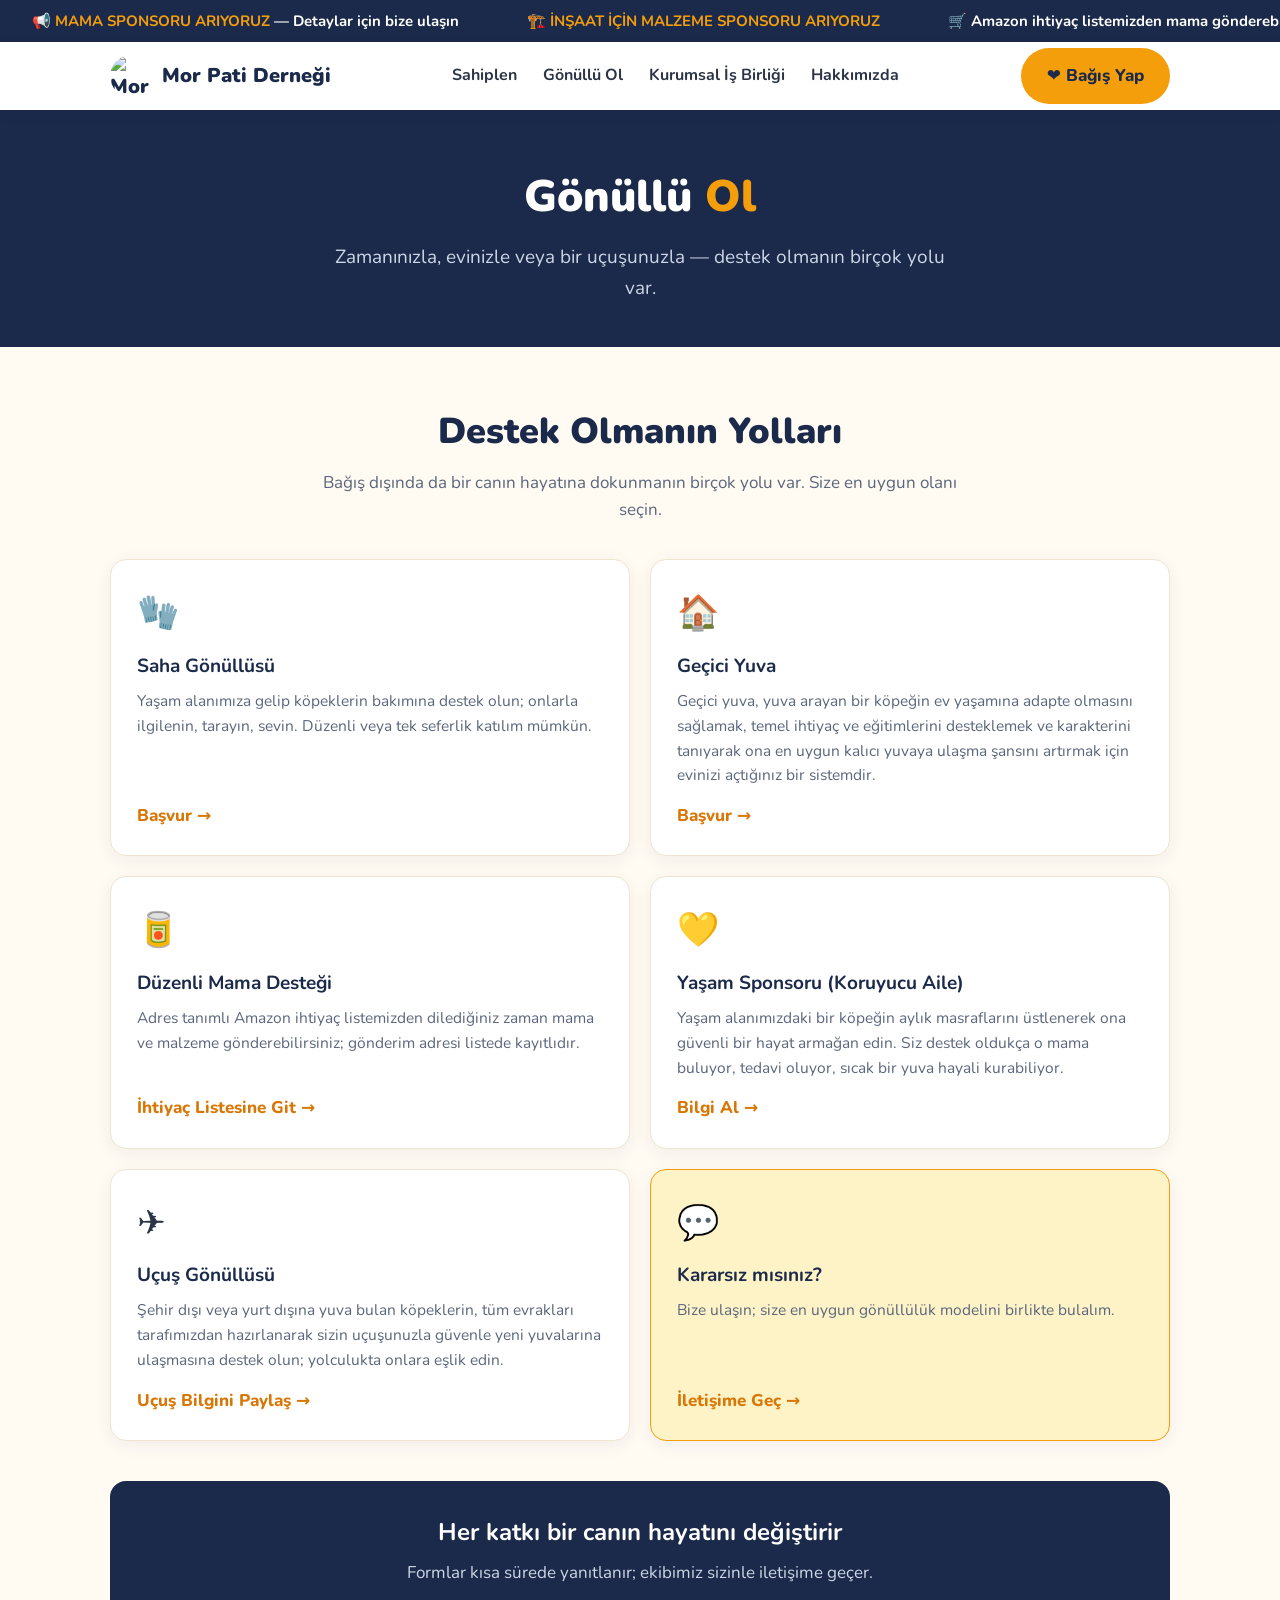
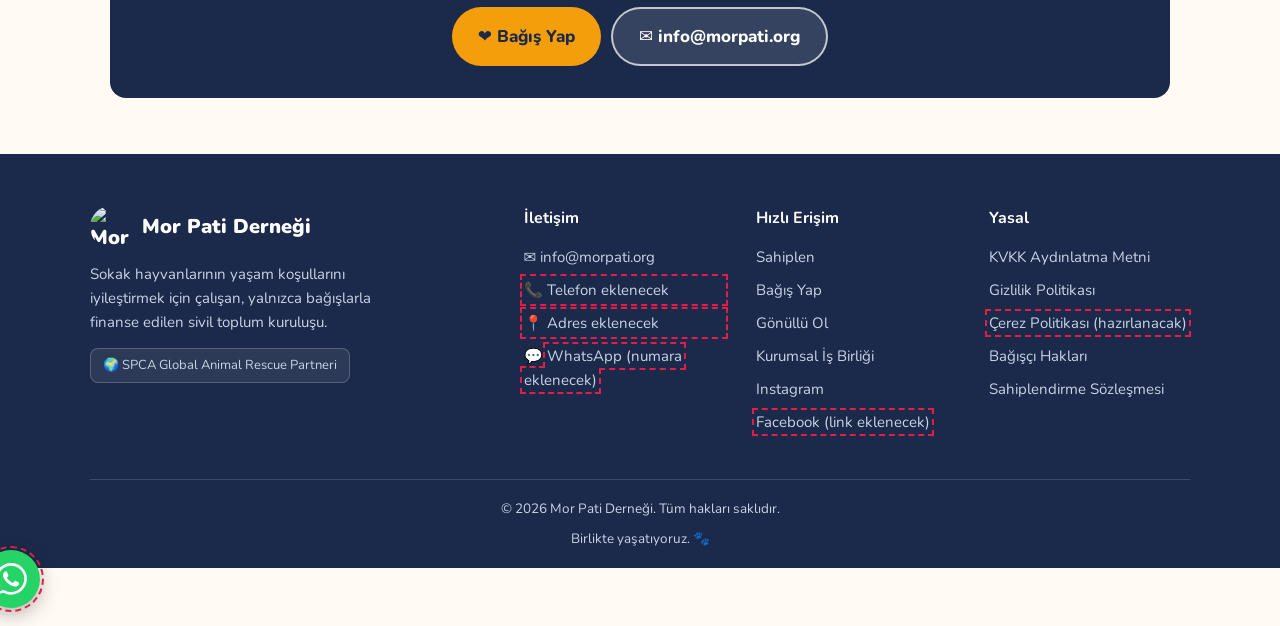
==== gonullu.html @ 4d8dad8a "update" ====
<!DOCTYPE html>
<html lang="tr">
<head>
<meta charset="UTF-8">
<meta name="viewport" content="width=device-width, initial-scale=1.0">
<title>Gönüllü Ol — Mor Pati Derneği</title>
<meta name="description" content="Mor Pati Derneği gönüllülük modelleri: saha gönüllüsü, geçici yuva, mama desteği, koruyucu aile, uçuş gönüllüsü.">
<link rel="preconnect" href="https://fonts.googleapis.com">
<link href="https://fonts.googleapis.com/css2?family=Nunito:wght@400;600;700;800;900&display=swap" rel="stylesheet">
<link rel="stylesheet" href="style.css">
</head>
<body>
<!-- DUYURU ALANI: kolay güncellenir, sadece span içeriğini değiştirin -->
<div class="announce" role="status">
  <div class="track">
    <span>📢 <b>MAMA SPONSORU ARIYORUZ</b> — Detaylar için bize ulaşın</span>
    <span>🏗️ <b>İNŞAAT İÇİN MALZEME SPONSORU ARIYORUZ</b></span>
    <span>🛒 Amazon ihtiyaç listemizden mama gönderebilirsiniz</span>
    <span>📢 <b>MAMA SPONSORU ARIYORUZ</b> — Detaylar için bize ulaşın</span>
    <span>🏗️ <b>İNŞAAT İÇİN MALZEME SPONSORU ARIYORUZ</b></span>
    <span>🛒 Amazon ihtiyaç listemizden mama gönderebilirsiniz</span>
  </div>
</div>

<header>
  <div class="container nav">
    <a class="logo" href="index.html">
      <img src="https://morpati.org/wp-content/uploads/2024/09/profiil-MOR-PATI-512x512-1.png" alt="Mor Pati Derneği logosu">
      Mor Pati Derneği
    </a>
    <nav class="nav-links" aria-label="Ana menü">
      <a href="sahiplendirme.html">Sahiplen</a>
      <a href="gonullu.html">Gönüllü Ol</a>
      <a href="kurumsal.html">Kurumsal İş Birliği</a>
      <a href="hakkimizda.html">Hakkımızda</a>
    </nav>
    <a href="index.html#bagis" class="btn btn-amber nav-cta">❤️ Bağış Yap</a>
    <button class="hamburger" aria-label="Menüyü aç" onclick="document.getElementById('mm').classList.toggle('open')">☰</button>
  </div>
  <nav class="mobile-menu" id="mm" aria-label="Mobil menü">
    <a href="sahiplendirme.html">🐾 Sahiplen</a>
    <a href="index.html#bagis">❤️ Bağış Yap</a>
    <a href="gonullu.html">🙌 Gönüllü Ol</a>
    <a href="kurumsal.html">🤝 Kurumsal İş Birliği</a>
    <a href="hakkimizda.html">Hakkımızda</a>
  </nav>
</header>
<section class="page-hero"><div class="container"><h1>Gönüllü <em>Ol</em></h1><p>Zamanınızla, evinizle veya bir uçuşunuzla — destek olmanın birçok yolu var.</p></div></section>

<section>
  <div class="container">
    <h2 class="section-title">Destek Olmanın Yolları</h2>
    <p class="section-sub">Bağış dışında da bir canın hayatına dokunmanın birçok yolu var. Size en uygun olanı seçin.</p>
    <div class="cards">
      <div class="card"><div class="emoji">🧤</div><h3>Saha Gönüllüsü</h3><p>Yaşam alanımıza gelip köpeklerin bakımına destek olun; onlarla ilgilenin, tarayın, sevin. Düzenli veya tek seferlik katılım mümkün.</p><a href="https://morpati.org/iletisim-talep-formu/">Başvur →</a></div>
      <div class="card"><div class="emoji">🏠</div><h3>Geçici Yuva</h3><p>Geçici yuva, yuva arayan bir köpeğin ev yaşamına adapte olmasını sağlamak, temel ihtiyaç ve eğitimlerini desteklemek ve karakterini tanıyarak ona en uygun kalıcı yuvaya ulaşma şansını artırmak için evinizi açtığınız bir sistemdir.</p><a href="https://morpati.org/gecici-yuva-basvuru-formu/">Başvur →</a></div>
      <div class="card"><div class="emoji">🥫</div><h3>Düzenli Mama Desteği</h3><p>Adres tanımlı Amazon ihtiyaç listemizden dilediğiniz zaman mama ve malzeme gönderebilirsiniz; gönderim adresi listede kayıtlıdır.</p><a href="https://www.amazon.com.tr/hz/wishlist/ls/2SGFNKUHRULYB?ref_=wl_share" target="_blank" rel="noopener">İhtiyaç Listesine Git →</a></div>
      <div class="card"><div class="emoji">💛</div><h3>Yaşam Sponsoru (Koruyucu Aile)</h3><p>Yaşam alanımızdaki bir köpeğin aylık masraflarını üstlenerek ona güvenli bir hayat armağan edin. Siz destek oldukça o mama buluyor, tedavi oluyor, sıcak bir yuva hayali kurabiliyor.</p><a href="https://morpati.org/koruyucu-aile-yasam-sponsoru-bilgi-formu/">Bilgi Al →</a></div>
      <div class="card"><div class="emoji">✈️</div><h3>Uçuş Gönüllüsü</h3><p>Şehir dışı veya yurt dışına yuva bulan köpeklerin, tüm evrakları tarafımızdan hazırlanarak sizin uçuşunuzla güvenle yeni yuvalarına ulaşmasına destek olun; yolculukta onlara eşlik edin.</p><a href="https://morpati.org/ucus-bilgi-formu/">Uçuş Bilgini Paylaş →</a></div>
      <div class="card" style="background:var(--amber-light);border-color:var(--amber)"><div class="emoji">💬</div><h3>Kararsız mısınız?</h3><p>Bize ulaşın; size en uygun gönüllülük modelini birlikte bulalım.</p><a href="https://morpati.org/iletisim-talep-formu/">İletişime Geç →</a></div>
    </div>
    <div class="cta-band">
      <h3>Her katkı bir canın hayatını değiştirir</h3>
      <p>Formlar kısa sürede yanıtlanır; ekibimiz sizinle iletişime geçer.</p>
      <div class="btns">
        <a href="index.html#bagis" class="btn btn-amber">❤️ Bağış Yap</a>
        <a href="mailto:info@morpati.org" class="btn btn-outline">✉️ info@morpati.org</a>
      </div>
    </div>
  </div>
</section>
<!-- FOOTER -->
<footer>
  <div class="container footer-grid">
    <div>
      <div class="logo" style="color:#fff;margin-bottom:14px">
        <img src="https://morpati.org/wp-content/uploads/2024/09/profiil-MOR-PATI-512x512-1.png" alt="Mor Pati Derneği logosu">
        Mor Pati Derneği
      </div>
      <p style="max-width:320px">Sokak hayvanlarının yaşam koşullarını iyileştirmek için çalışan, yalnızca bağışlarla finanse edilen sivil toplum kuruluşu.</p>
      <p style="margin-top:14px"><span class="badge">🌍 SPCA Global Animal Rescue Partneri</span></p>
    </div>
    <div>
      <h4>İletişim</h4>
      <ul>
        <li>✉️ <a href="mailto:info@morpati.org">info@morpati.org</a></li>
        <li class="placeholder">📞 Telefon eklenecek</li>
        <li class="placeholder">📍 Adres eklenecek</li>
        <li>💬 <a class="placeholder" href="#">WhatsApp (numara eklenecek)</a></li>
      </ul>
    </div>
    <div>
      <h4>Hızlı Erişim</h4>
      <ul>
        <li><a href="sahiplendirme.html">Sahiplen</a></li>
        <li><a href="index.html#bagis">Bağış Yap</a></li>
        <li><a href="gonullu.html">Gönüllü Ol</a></li>
        <li><a href="kurumsal.html">Kurumsal İş Birliği</a></li>
        <li><a href="https://www.instagram.com/morpatidernegi" target="_blank" rel="noopener">Instagram</a></li>
        <li><a class="placeholder" href="#">Facebook (link eklenecek)</a></li>
      </ul>
    </div>
    <div>
      <h4>Yasal</h4>
      <ul>
        <li><a href="https://morpati.org/kvkk-aydinlatma-metni/">KVKK Aydınlatma Metni</a></li>
        <li><a href="https://morpati.org/gizlilik-politikasi/">Gizlilik Politikası</a></li>
        <li><a class="placeholder" href="#">Çerez Politikası (hazırlanacak)</a></li>
        <li><a href="https://morpati.org/bagisci-haklari-beyannamesi/">Bağışçı Hakları</a></li>
        <li><a href="https://morpati.org/sahiplendirme-sozlesmesi/">Sahiplendirme Sözleşmesi</a></li>
      </ul>
    </div>
  </div>
  <div class="footer-bottom container">
    <span>© 2026 Mor Pati Derneği. Tüm hakları saklıdır.</span>
    <span>Birlikte yaşatıyoruz. 🐾</span>
  </div>
</footer>

<!-- WHATSAPP BUTONU: href'e wa.me/90XXXXXXXXXX ekleyin -->
<a class="wa-float placeholder" href="#" aria-label="WhatsApp ile iletişime geç" title="WhatsApp numarası eklenecek">
  <svg viewBox="0 0 24 24"><path d="M17.472 14.382c-.297-.149-1.758-.867-2.03-.967-.273-.099-.471-.148-.67.15-.197.297-.767.966-.94 1.164-.173.199-.347.223-.644.075-.297-.15-1.255-.463-2.39-1.475-.883-.788-1.48-1.761-1.653-2.059-.173-.297-.018-.458.13-.606.134-.133.298-.347.446-.52.149-.174.198-.298.298-.497.099-.198.05-.371-.025-.52-.075-.149-.669-1.612-.916-2.207-.242-.579-.487-.5-.669-.51-.173-.008-.371-.01-.57-.01-.198 0-.52.074-.792.372-.272.297-1.04 1.016-1.04 2.479 0 1.462 1.065 2.875 1.213 3.074.149.198 2.096 3.2 5.077 4.487.709.306 1.262.489 1.694.625.712.227 1.36.195 1.871.118.571-.085 1.758-.719 2.006-1.413.248-.694.248-1.289.173-1.413-.074-.124-.272-.198-.57-.347m-5.421 7.403h-.004a9.87 9.87 0 01-5.031-1.378l-.361-.214-3.741.982.998-3.648-.235-.374a9.86 9.86 0 01-1.51-5.26c.001-5.45 4.436-9.884 9.888-9.884 2.64 0 5.122 1.03 6.988 2.898a9.825 9.825 0 012.893 6.994c-.003 5.45-4.437 9.884-9.885 9.884m8.413-18.297A11.815 11.815 0 0012.05 0C5.495 0 .16 5.335.157 11.892c0 2.096.547 4.142 1.588 5.945L.057 24l6.305-1.654a11.882 11.882 0 005.683 1.448h.005c6.554 0 11.89-5.335 11.893-11.893a11.821 11.821 0 00-3.48-8.413z"/></svg>
</a>

<script>
document.querySelectorAll('#mm a').forEach(function(a){a.addEventListener('click',function(){document.getElementById('mm').classList.remove('open')})});
</script>
</body>
</html>
---- style.css ----
:root{
  --navy:#1b2a4a;
  --navy-2:#24365c;
  --amber:#f59e0b;
  --amber-dark:#d97706;
  --amber-light:#fef3c7;
  --cream:#fffbf3;
  --white:#ffffff;
  --text:#2b3446;
  --muted:#5b667c;
  --line:#eee4d0;
  --green:#25d366;
  --radius:16px;
}
*{margin:0;padding:0;box-sizing:border-box}
html{scroll-behavior:smooth}
body{font-family:'Nunito',system-ui,sans-serif;color:var(--text);background:var(--cream);font-size:17px;line-height:1.6}
img{max-width:100%;display:block}
a{color:inherit;text-decoration:none}
.container{max-width:1100px;margin:0 auto;padding:0 20px}
.btn{display:inline-flex;align-items:center;justify-content:center;gap:8px;font-weight:800;border-radius:999px;padding:14px 26px;font-size:17px;border:none;cursor:pointer;transition:.2s;text-align:center}
.btn-amber{background:var(--amber);color:var(--navy)}
.btn-amber:hover{background:var(--amber-dark);color:#fff}
.btn-navy{background:var(--navy);color:#fff}
.btn-navy:hover{background:var(--navy-2)}
.btn-outline{background:rgba(255,255,255,.12);color:#fff;border:2px solid rgba(255,255,255,.7)}
.btn-outline:hover{background:#fff;color:var(--navy)}
section{padding:56px 0}
.section-title{font-size:clamp(26px,4vw,36px);font-weight:900;color:var(--navy);text-align:center;margin-bottom:8px}
.section-sub{text-align:center;color:var(--muted);max-width:640px;margin:0 auto 36px}

/* Duyuru bandı */
.announce{background:var(--navy);color:#fff;font-weight:700;font-size:15px;overflow:hidden;white-space:nowrap;padding:9px 0}
.announce .track{display:inline-block;animation:marquee 22s linear infinite}
.announce span{margin:0 32px}
.announce b{color:var(--amber)}
@keyframes marquee{from{transform:translateX(0)}to{transform:translateX(-50%)}}

/* Header */
header{background:var(--white);position:sticky;top:0;z-index:50;box-shadow:0 2px 12px rgba(27,42,74,.08)}
.nav{display:flex;align-items:center;justify-content:space-between;height:68px}
.logo{display:flex;align-items:center;gap:10px;font-weight:900;font-size:20px;color:var(--navy)}
.logo img{width:42px;height:42px;border-radius:50%}
.nav-links{display:none;gap:26px;font-weight:700;font-size:16px}
.nav-links a:hover{color:var(--amber-dark)}
.nav-cta{display:none}
.hamburger{background:none;border:none;font-size:26px;color:var(--navy);cursor:pointer}
.mobile-menu{display:none;flex-direction:column;background:var(--white);padding:12px 20px 20px;gap:14px;font-weight:700;border-top:1px solid var(--line)}
.mobile-menu.open{display:flex}
@media(min-width:900px){
  .nav-links{display:flex}.nav-cta{display:inline-flex}.hamburger{display:none}
}

/* Hero */
.hero{position:relative;color:#fff;padding:0}
.hero-bg{position:absolute;inset:0;background:url('https://morpati.org/wp-content/uploads/2024/08/mbr-1920x1280-1.webp') center/cover no-repeat}
.hero-bg::after{content:"";position:absolute;inset:0;background:linear-gradient(180deg,rgba(27,42,74,.78) 0%,rgba(27,42,74,.62) 60%,rgba(27,42,74,.85) 100%)}
.hero-inner{position:relative;padding:84px 0 72px;text-align:center}
.hero h1{font-size:clamp(34px,6vw,56px);font-weight:900;line-height:1.15;margin-bottom:14px}
.hero h1 em{color:var(--amber);font-style:normal}
.hero p{font-size:clamp(17px,2.5vw,21px);max-width:620px;margin:0 auto 30px;opacity:.95}
.hero-actions{display:flex;flex-direction:column;gap:12px;max-width:340px;margin:0 auto}
@media(min-width:700px){.hero-actions{flex-direction:row;max-width:none;justify-content:center}}
.hero-actions .btn{font-size:18px;padding:16px 30px}

/* Etki sayaçları */
.impact{background:var(--white);border-top:1px solid var(--line);border-bottom:1px solid var(--line)}
.impact-grid{display:grid;grid-template-columns:repeat(2,1fr);gap:24px;text-align:center}
@media(min-width:800px){.impact-grid{grid-template-columns:repeat(4,1fr)}}
.impact-num{font-size:clamp(34px,5vw,48px);font-weight:900;color:var(--amber-dark)}
.impact-label{font-weight:700;color:var(--navy)}

/* Bağış */
.donate{background:var(--navy);color:#fff}
.donate .section-title{color:#fff}
.donate .section-sub{color:#cdd6e6}
.iban-card{background:var(--white);color:var(--text);border-radius:var(--radius);padding:28px;max-width:640px;margin:0 auto;box-shadow:0 12px 40px rgba(0,0,0,.25)}
.iban-card h3{color:var(--navy);font-size:20px;margin-bottom:14px;display:flex;align-items:center;gap:8px}
.iban-row{background:var(--amber-light);border:2px dashed var(--amber);border-radius:12px;padding:16px;display:flex;flex-direction:column;gap:12px;margin:14px 0}
@media(min-width:600px){.iban-row{flex-direction:row;align-items:center;justify-content:space-between}}
.iban-number{font-size:clamp(17px,2.6vw,21px);font-weight:900;letter-spacing:.5px;color:var(--navy);word-break:break-all}
.copy-btn{background:var(--navy);color:#fff;border:none;border-radius:999px;padding:13px 24px;font-size:16px;font-weight:800;cursor:pointer;font-family:inherit;white-space:nowrap}
.copy-btn:hover{background:var(--navy-2)}
.copy-btn.copied{background:#16a34a}
.iban-meta{font-size:15px;color:var(--muted);line-height:1.8}
.iban-meta b{color:var(--text)}
.donate-alt{display:flex;flex-direction:column;gap:12px;max-width:640px;margin:24px auto 0}
@media(min-width:600px){.donate-alt{flex-direction:row}}
.donate-alt a{flex:1;background:rgba(255,255,255,.1);border:1px solid rgba(255,255,255,.3);border-radius:12px;padding:16px;text-align:center;font-weight:800;transition:.2s}
.donate-alt a:hover{background:rgba(255,255,255,.2)}
.donate-alt small{display:block;font-weight:600;opacity:.8;margin-top:4px}

/* Kart ızgaraları */
.cards{display:grid;gap:20px;grid-template-columns:1fr}
@media(min-width:640px){.cards{grid-template-columns:repeat(2,1fr)}}
@media(min-width:980px){.cards.c3{grid-template-columns:repeat(3,1fr)}.cards.c5{grid-template-columns:repeat(5,1fr)}}
.card{background:var(--white);border:1px solid var(--line);border-radius:var(--radius);padding:26px;box-shadow:0 4px 18px rgba(27,42,74,.06);display:flex;flex-direction:column}
.card .emoji{font-size:34px;margin-bottom:10px}
.card h3{color:var(--navy);font-size:19px;margin-bottom:8px}
.card p{color:var(--muted);font-size:15.5px;flex:1}
.card a{margin-top:14px;font-weight:800;color:var(--amber-dark)}
.card a:hover{text-decoration:underline}

/* Kurumsal */
.corp{background:linear-gradient(135deg,#fff7e6,#fffbf3)}
.corp-box{background:var(--navy);color:#fff;border-radius:var(--radius);padding:32px;margin-top:32px;display:flex;flex-direction:column;gap:18px;align-items:flex-start}
@media(min-width:800px){.corp-box{flex-direction:row;align-items:center;justify-content:space-between}}
.corp-box h3{font-size:22px}
.corp-box .btns{display:flex;gap:10px;flex-wrap:wrap}

/* Instagram */
.insta{background:var(--white);border-top:1px solid var(--line)}
.insta-grid{display:grid;grid-template-columns:repeat(2,1fr);gap:10px;max-width:760px;margin:0 auto 24px}
@media(min-width:640px){.insta-grid{grid-template-columns:repeat(4,1fr)}}
.insta-grid img{aspect-ratio:1;object-fit:cover;border-radius:12px;width:100%}
.insta-center{text-align:center}

/* Footer */
footer{background:var(--navy);color:#c9d3e5;font-size:15px}
.footer-grid{display:grid;gap:32px;padding:52px 0 36px;grid-template-columns:1fr}
@media(min-width:800px){.footer-grid{grid-template-columns:2fr 1fr 1fr 1fr}}
footer h4{color:#fff;font-size:16px;margin-bottom:14px}
footer li{list-style:none;margin-bottom:9px}
footer a:hover{color:var(--amber)}
.footer-bottom{border-top:1px solid rgba(255,255,255,.15);padding:18px 0;display:flex;flex-direction:column;gap:8px;align-items:center;font-size:13.5px;text-align:center}
.badge{display:inline-block;background:rgba(255,255,255,.08);border:1px solid rgba(255,255,255,.2);border-radius:8px;padding:6px 12px;font-size:13px}

/* Mobil: kartları kompaktlaştır */
@media(max-width:639px){
  section{padding:40px 0}
  .section-sub{margin-bottom:24px}
  .cards{gap:12px}
  .card{padding:16px 18px;border-radius:12px}
  .card .emoji{display:inline-block;font-size:22px;margin:0 10px 0 0;vertical-align:-3px}
  .card h3{display:inline;font-size:17px}
  .card p{margin-top:8px;font-size:14.5px;line-height:1.5}
  .card a{margin-top:8px;font-size:15px}
}

/* WhatsApp float */
.wa-float{position:fixed;right:18px;bottom:18px;z-index:60;background:var(--green);width:58px;height:58px;border-radius:50%;display:flex;align-items:center;justify-content:center;box-shadow:0 6px 20px rgba(0,0,0,.3)}
.wa-float svg{width:32px;height:32px;fill:#fff}
.placeholder{outline:2px dashed #e11d48;outline-offset:2px;position:relative}

/* ==== İç sayfa stilleri ==== */
.page-hero{background:var(--navy);color:#fff;text-align:center;padding:52px 0 44px}
.page-hero h1{font-size:clamp(30px,5vw,44px);font-weight:900}
.page-hero h1 em{color:var(--amber);font-style:normal}
.page-hero p{max-width:640px;margin:10px auto 0;color:#cdd6e6;font-size:clamp(16px,2.2vw,19px)}
.prose{max-width:760px;margin:0 auto;font-size:17px}
.prose p{margin-bottom:16px}
.prose h2{color:var(--navy);font-size:24px;margin:34px 0 12px}
.two-col{display:grid;gap:16px;grid-template-columns:1fr}
@media(min-width:700px){.two-col{grid-template-columns:1fr 1fr}}
.two-col img{border-radius:var(--radius);border:1px solid var(--line);width:100%}
.faq{max-width:760px;margin:0 auto}
.faq details{background:var(--white);border:1px solid var(--line);border-radius:12px;margin-bottom:10px;padding:0 18px}
.faq summary{cursor:pointer;font-weight:800;color:var(--navy);padding:16px 0;list-style:none;display:flex;justify-content:space-between;align-items:center;gap:12px}
.faq summary::-webkit-details-marker{display:none}
.faq summary::after{content:"+";font-size:22px;color:var(--amber-dark);font-weight:900;flex-shrink:0}
.faq details[open] summary::after{content:"–"}
.faq details p{padding:0 0 16px;color:var(--muted)}
.cta-band{background:var(--navy);color:#fff;border-radius:var(--radius);padding:32px;text-align:center;margin-top:40px}
.cta-band h3{font-size:24px;margin-bottom:8px}
.cta-band p{color:#cdd6e6;margin-bottom:20px}
.cta-band .btns{display:flex;gap:10px;flex-wrap:wrap;justify-content:center}
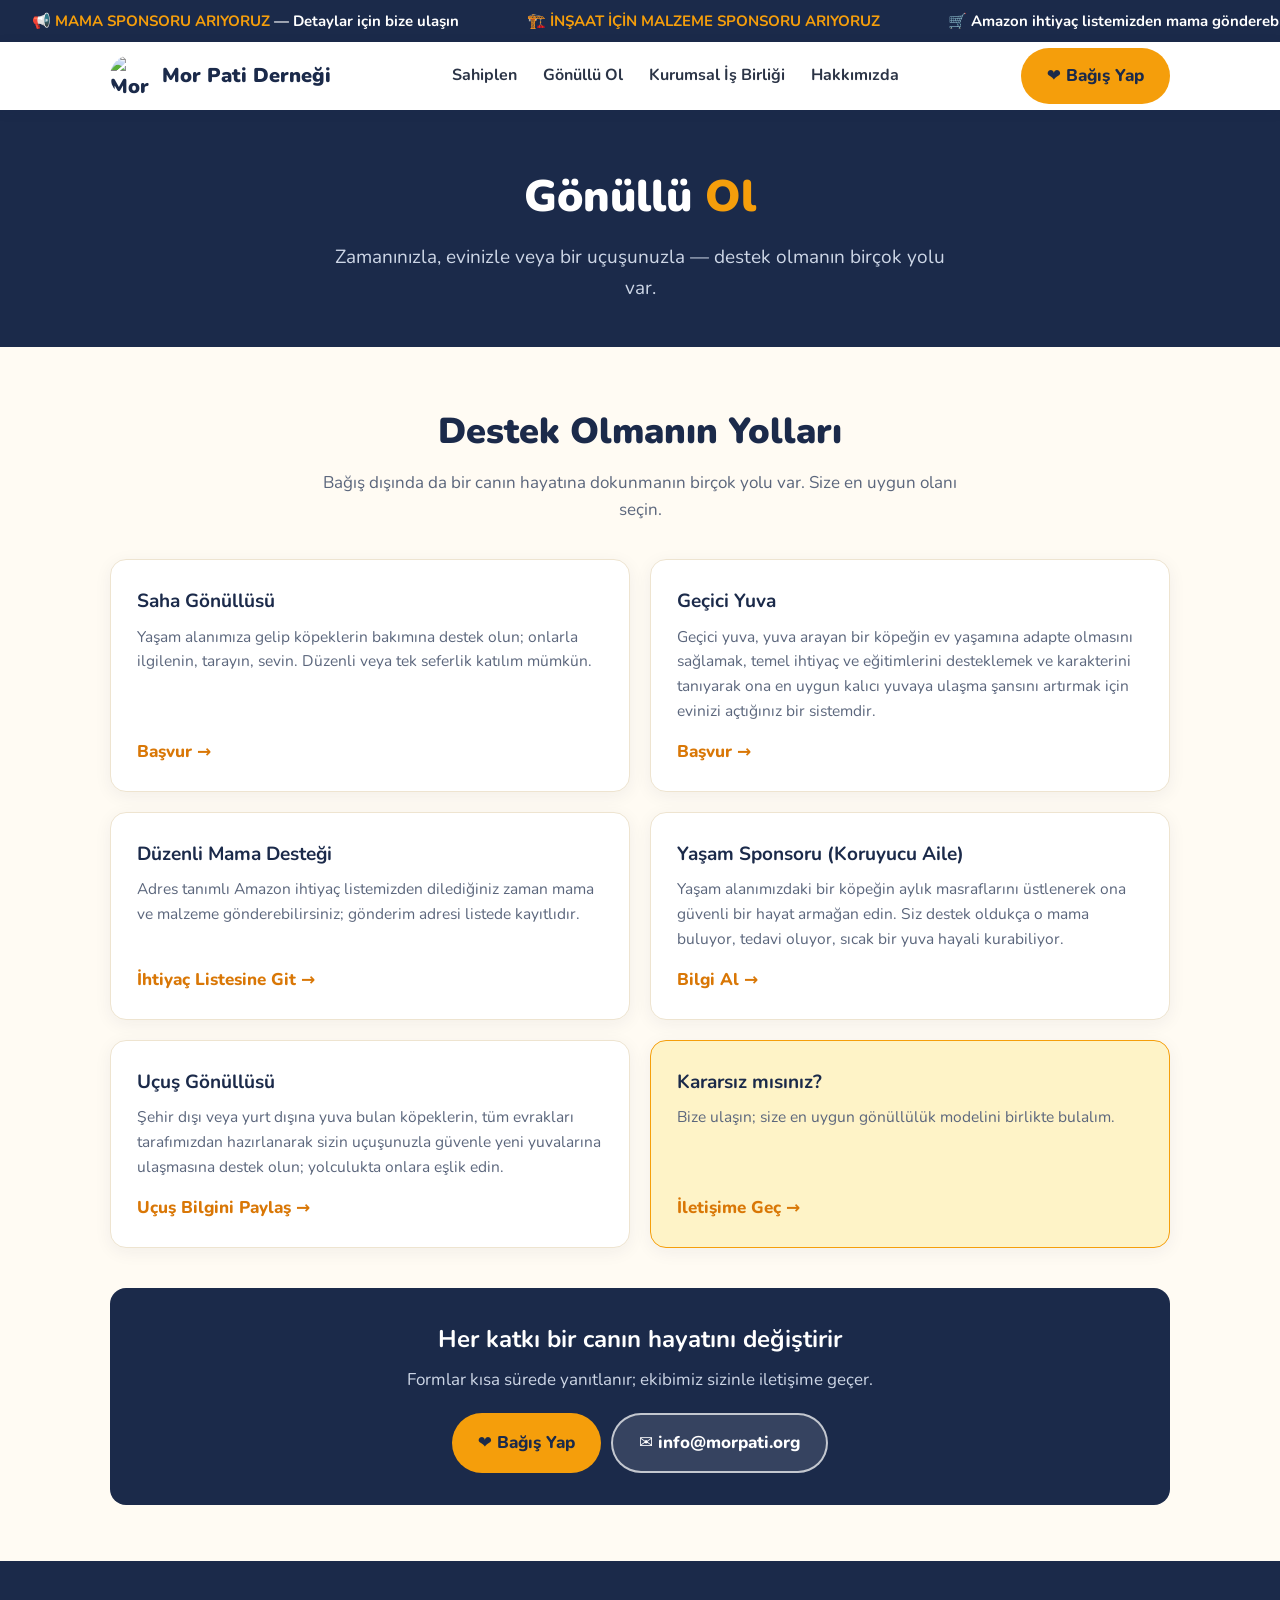
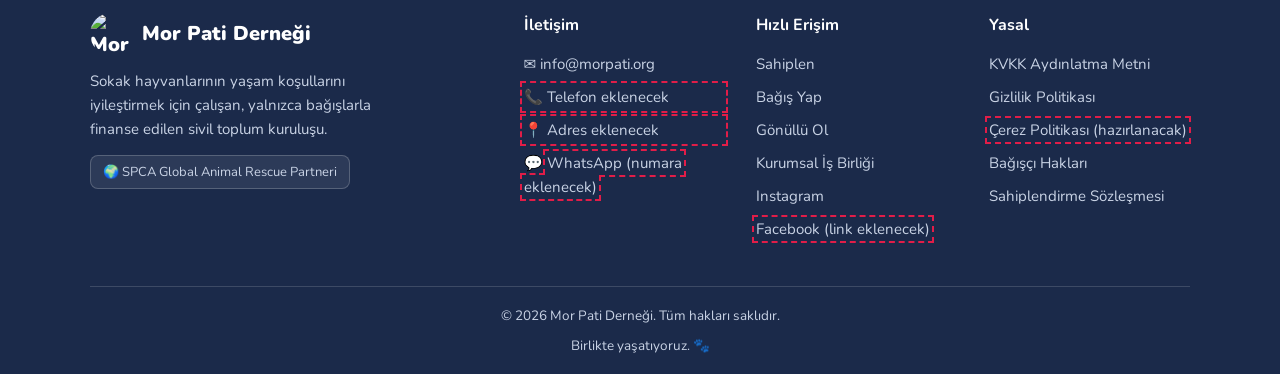
==== commit e4f89475: "." ====
--- a/gonullu.html
+++ b/gonullu.html
@@ -4,6 +4,14 @@
 <meta charset="UTF-8">
 <meta name="viewport" content="width=device-width, initial-scale=1.0">
 <title>Gönüllü Ol — Mor Pati Derneği</title>
+<link rel="icon" type="image/png" href="https://morpati.org/wp-content/uploads/2024/09/profiil-MOR-PATI-512x512-1.png">
+<link rel="apple-touch-icon" href="https://morpati.org/wp-content/uploads/2024/09/profiil-MOR-PATI-512x512-1.png">
+<meta property="og:type" content="website">
+<meta property="og:site_name" content="Mor Pati Derneği">
+<meta property="og:title" content="Gönüllü Ol — Mor Pati Derneği">
+<meta property="og:description" content="Mor Pati Derneği gönüllülük modelleri: saha gönüllüsü, geçici yuva, mama desteği, koruyucu aile, uçuş gönüllüsü.">
+<meta property="og:image" content="https://morpati.org/wp-content/uploads/2024/09/profiil-MOR-PATI-512x512-1.png">
+<meta name="twitter:card" content="summary">
 <meta name="description" content="Mor Pati Derneği gönüllülük modelleri: saha gönüllüsü, geçici yuva, mama desteği, koruyucu aile, uçuş gönüllüsü.">
 <link rel="preconnect" href="https://fonts.googleapis.com">
 <link href="https://fonts.googleapis.com/css2?family=Nunito:wght@400;600;700;800;900&display=swap" rel="stylesheet">
@@ -52,12 +60,12 @@
     <h2 class="section-title">Destek Olmanın Yolları</h2>
     <p class="section-sub">Bağış dışında da bir canın hayatına dokunmanın birçok yolu var. Size en uygun olanı seçin.</p>
     <div class="cards">
-      <div class="card"><div class="emoji">🧤</div><h3>Saha Gönüllüsü</h3><p>Yaşam alanımıza gelip köpeklerin bakımına destek olun; onlarla ilgilenin, tarayın, sevin. Düzenli veya tek seferlik katılım mümkün.</p><a href="https://morpati.org/iletisim-talep-formu/">Başvur →</a></div>
-      <div class="card"><div class="emoji">🏠</div><h3>Geçici Yuva</h3><p>Geçici yuva, yuva arayan bir köpeğin ev yaşamına adapte olmasını sağlamak, temel ihtiyaç ve eğitimlerini desteklemek ve karakterini tanıyarak ona en uygun kalıcı yuvaya ulaşma şansını artırmak için evinizi açtığınız bir sistemdir.</p><a href="https://morpati.org/gecici-yuva-basvuru-formu/">Başvur →</a></div>
-      <div class="card"><div class="emoji">🥫</div><h3>Düzenli Mama Desteği</h3><p>Adres tanımlı Amazon ihtiyaç listemizden dilediğiniz zaman mama ve malzeme gönderebilirsiniz; gönderim adresi listede kayıtlıdır.</p><a href="https://www.amazon.com.tr/hz/wishlist/ls/2SGFNKUHRULYB?ref_=wl_share" target="_blank" rel="noopener">İhtiyaç Listesine Git →</a></div>
-      <div class="card"><div class="emoji">💛</div><h3>Yaşam Sponsoru (Koruyucu Aile)</h3><p>Yaşam alanımızdaki bir köpeğin aylık masraflarını üstlenerek ona güvenli bir hayat armağan edin. Siz destek oldukça o mama buluyor, tedavi oluyor, sıcak bir yuva hayali kurabiliyor.</p><a href="https://morpati.org/koruyucu-aile-yasam-sponsoru-bilgi-formu/">Bilgi Al →</a></div>
-      <div class="card"><div class="emoji">✈️</div><h3>Uçuş Gönüllüsü</h3><p>Şehir dışı veya yurt dışına yuva bulan köpeklerin, tüm evrakları tarafımızdan hazırlanarak sizin uçuşunuzla güvenle yeni yuvalarına ulaşmasına destek olun; yolculukta onlara eşlik edin.</p><a href="https://morpati.org/ucus-bilgi-formu/">Uçuş Bilgini Paylaş →</a></div>
-      <div class="card" style="background:var(--amber-light);border-color:var(--amber)"><div class="emoji">💬</div><h3>Kararsız mısınız?</h3><p>Bize ulaşın; size en uygun gönüllülük modelini birlikte bulalım.</p><a href="https://morpati.org/iletisim-talep-formu/">İletişime Geç →</a></div>
+      <div class="card"><h3>Saha Gönüllüsü</h3><p>Yaşam alanımıza gelip köpeklerin bakımına destek olun; onlarla ilgilenin, tarayın, sevin. Düzenli veya tek seferlik katılım mümkün.</p><a href="https://morpati.org/iletisim-talep-formu/">Başvur →</a></div>
+      <div class="card"><h3>Geçici Yuva</h3><p>Geçici yuva, yuva arayan bir köpeğin ev yaşamına adapte olmasını sağlamak, temel ihtiyaç ve eğitimlerini desteklemek ve karakterini tanıyarak ona en uygun kalıcı yuvaya ulaşma şansını artırmak için evinizi açtığınız bir sistemdir.</p><a href="https://morpati.org/gecici-yuva-basvuru-formu/">Başvur →</a></div>
+      <div class="card"><h3>Düzenli Mama Desteği</h3><p>Adres tanımlı Amazon ihtiyaç listemizden dilediğiniz zaman mama ve malzeme gönderebilirsiniz; gönderim adresi listede kayıtlıdır.</p><a href="https://www.amazon.com.tr/hz/wishlist/ls/2SGFNKUHRULYB?ref_=wl_share" target="_blank" rel="noopener">İhtiyaç Listesine Git →</a></div>
+      <div class="card"><h3>Yaşam Sponsoru (Koruyucu Aile)</h3><p>Yaşam alanımızdaki bir köpeğin aylık masraflarını üstlenerek ona güvenli bir hayat armağan edin. Siz destek oldukça o mama buluyor, tedavi oluyor, sıcak bir yuva hayali kurabiliyor.</p><a href="https://morpati.org/koruyucu-aile-yasam-sponsoru-bilgi-formu/">Bilgi Al →</a></div>
+      <div class="card"><h3>Uçuş Gönüllüsü</h3><p>Şehir dışı veya yurt dışına yuva bulan köpeklerin, tüm evrakları tarafımızdan hazırlanarak sizin uçuşunuzla güvenle yeni yuvalarına ulaşmasına destek olun; yolculukta onlara eşlik edin.</p><a href="https://morpati.org/ucus-bilgi-formu/">Uçuş Bilgini Paylaş →</a></div>
+      <div class="card" style="background:var(--amber-light);border-color:var(--amber)"><h3>Kararsız mısınız?</h3><p>Bize ulaşın; size en uygun gönüllülük modelini birlikte bulalım.</p><a href="https://morpati.org/iletisim-talep-formu/">İletişime Geç →</a></div>
     </div>
     <div class="cta-band">
       <h3>Her katkı bir canın hayatını değiştirir</h3>
@@ -103,11 +111,11 @@
     <div>
       <h4>Yasal</h4>
       <ul>
-        <li><a href="https://morpati.org/kvkk-aydinlatma-metni/">KVKK Aydınlatma Metni</a></li>
-        <li><a href="https://morpati.org/gizlilik-politikasi/">Gizlilik Politikası</a></li>
+        <li><a href="kvkk.html">KVKK Aydınlatma Metni</a></li>
+        <li><a href="gizlilik.html">Gizlilik Politikası</a></li>
         <li><a class="placeholder" href="#">Çerez Politikası (hazırlanacak)</a></li>
-        <li><a href="https://morpati.org/bagisci-haklari-beyannamesi/">Bağışçı Hakları</a></li>
-        <li><a href="https://morpati.org/sahiplendirme-sozlesmesi/">Sahiplendirme Sözleşmesi</a></li>
+        <li><a href="bagisci-haklari.html">Bağışçı Hakları</a></li>
+        <li><a href="sozlesme.html">Sahiplendirme Sözleşmesi</a></li>
       </ul>
     </div>
   </div>
@@ -117,10 +125,6 @@
   </div>
 </footer>
 
-<!-- WHATSAPP BUTONU: href'e wa.me/90XXXXXXXXXX ekleyin -->
-<a class="wa-float placeholder" href="#" aria-label="WhatsApp ile iletişime geç" title="WhatsApp numarası eklenecek">
-  <svg viewBox="0 0 24 24"><path d="M17.472 14.382c-.297-.149-1.758-.867-2.03-.967-.273-.099-.471-.148-.67.15-.197.297-.767.966-.94 1.164-.173.199-.347.223-.644.075-.297-.15-1.255-.463-2.39-1.475-.883-.788-1.48-1.761-1.653-2.059-.173-.297-.018-.458.13-.606.134-.133.298-.347.446-.52.149-.174.198-.298.298-.497.099-.198.05-.371-.025-.52-.075-.149-.669-1.612-.916-2.207-.242-.579-.487-.5-.669-.51-.173-.008-.371-.01-.57-.01-.198 0-.52.074-.792.372-.272.297-1.04 1.016-1.04 2.479 0 1.462 1.065 2.875 1.213 3.074.149.198 2.096 3.2 5.077 4.487.709.306 1.262.489 1.694.625.712.227 1.36.195 1.871.118.571-.085 1.758-.719 2.006-1.413.248-.694.248-1.289.173-1.413-.074-.124-.272-.198-.57-.347m-5.421 7.403h-.004a9.87 9.87 0 01-5.031-1.378l-.361-.214-3.741.982.998-3.648-.235-.374a9.86 9.86 0 01-1.51-5.26c.001-5.45 4.436-9.884 9.888-9.884 2.64 0 5.122 1.03 6.988 2.898a9.825 9.825 0 012.893 6.994c-.003 5.45-4.437 9.884-9.885 9.884m8.413-18.297A11.815 11.815 0 0012.05 0C5.495 0 .16 5.335.157 11.892c0 2.096.547 4.142 1.588 5.945L.057 24l6.305-1.654a11.882 11.882 0 005.683 1.448h.005c6.554 0 11.89-5.335 11.893-11.893a11.821 11.821 0 00-3.48-8.413z"/></svg>
-</a>
 
 <script>
 document.querySelectorAll('#mm a').forEach(function(a){a.addEventListener('click',function(){document.getElementById('mm').classList.remove('open')})});
--- a/style.css
+++ b/style.css
@@ -137,9 +137,6 @@
   .card a{margin-top:8px;font-size:15px}
 }
 
-/* WhatsApp float */
-.wa-float{position:fixed;right:18px;bottom:18px;z-index:60;background:var(--green);width:58px;height:58px;border-radius:50%;display:flex;align-items:center;justify-content:center;box-shadow:0 6px 20px rgba(0,0,0,.3)}
-.wa-float svg{width:32px;height:32px;fill:#fff}
 .placeholder{outline:2px dashed #e11d48;outline-offset:2px;position:relative}
 
 /* ==== İç sayfa stilleri ==== */
